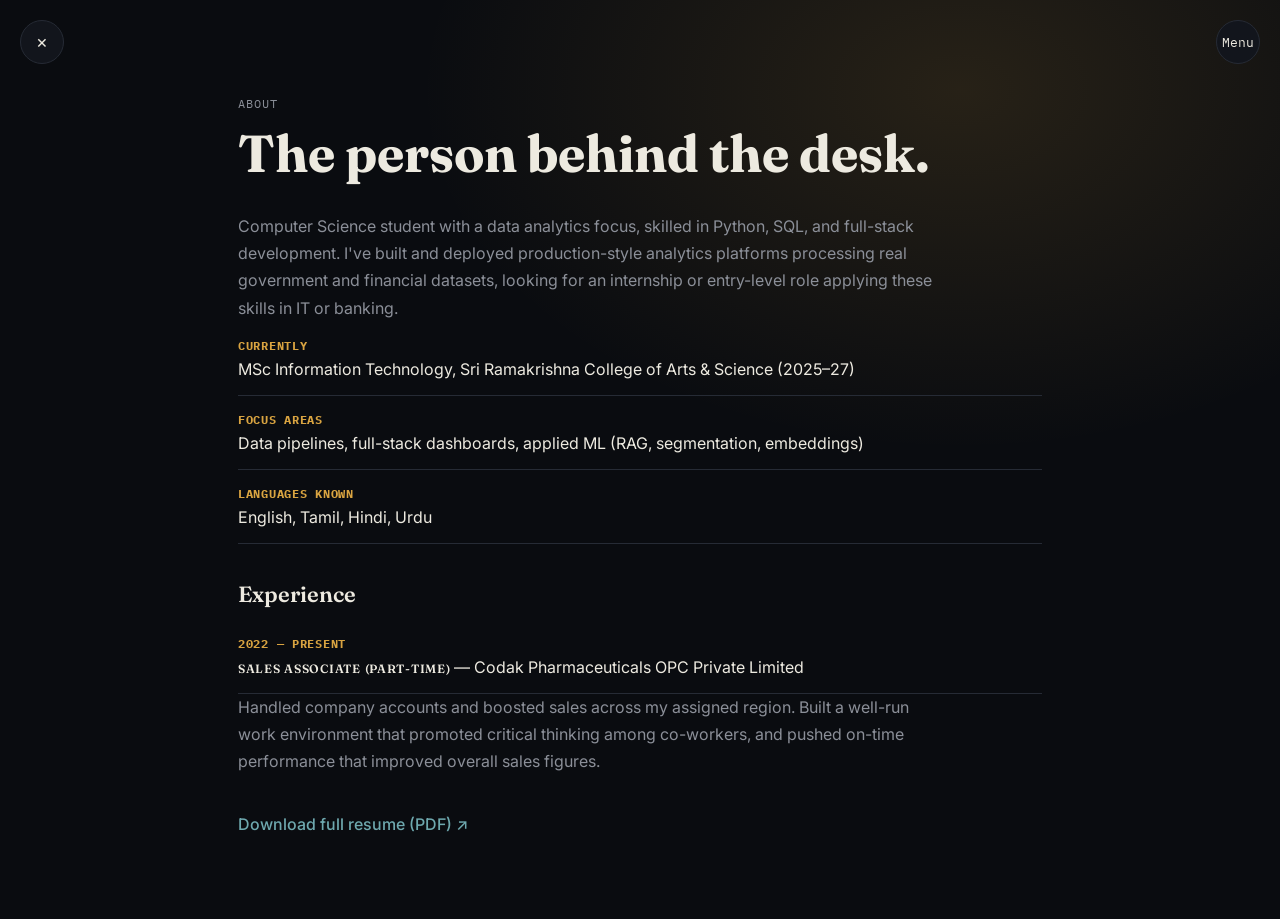
==== about.html @ 3ebc45a4 "Add about.html: About + Experience content" ====
<!DOCTYPE html>
<html lang="en" data-theme="desk-lamp">
<head>
<meta charset="UTF-8" />
<meta name="viewport" content="width=device-width, initial-scale=1.0" />
<title>About — Danish Ahmed N F</title>
<link rel="preconnect" href="https://fonts.googleapis.com">
<link rel="preconnect" href="https://fonts.gstatic.com" crossorigin>
<link href="https://fonts.googleapis.com/css2?family=Fraunces:opsz,wght@9..144,600;9..144,700&family=Inter:wght@400;500;600&family=IBM+Plex+Mono:wght@400;500&family=Chakra+Petch:wght@600;700&display=swap" rel="stylesheet">
<link rel="stylesheet" href="assets/css/theme.css">
<link rel="stylesheet" href="assets/css/panel.css">
</head>
<body class="panel-page">
<div class="panel-backdrop"></div>
<button id="panel-close" class="panel-close" type="button" aria-label="Back to desk">×</button>

<nav id="corner-nav" aria-label="Section navigation">
  <button id="nav-toggle" aria-expanded="false" aria-controls="nav-list" type="button">Menu<span class="sr-only"> (section navigation)</span></button>
  <ul id="nav-list">
    <li><a href="about.html">About</a></li>
    <li><a href="education.html">Education &amp; Skills</a></li>
    <li><a href="projects.html">Projects</a></li>
    <li><a href="accomplishments.html">Accomplishments</a></li>
    <li><a href="gallery.html">Gallery</a></li>
    <li><a href="contact.html">Contact</a></li>
    <li><a href="Danish%20ahmed%20N%20F%20Resume.pdf" target="_blank" rel="noopener">Resume PDF ↗<span class="sr-only"> (opens in new tab)</span></a></li>
  </ul>
</nav>

<main class="panel">
  <span class="panel-eyebrow">About</span>
  <h1>The person behind the desk.</h1>

  <p>Computer Science student with a data analytics focus, skilled in Python, SQL, and
  full-stack development. I've built and deployed production-style analytics platforms
  processing real government and financial datasets, looking for an internship or
  entry-level role applying these skills in IT or banking.</p>

  <div class="fact-row">
    <strong>Currently</strong>
    <span>MSc Information Technology, Sri Ramakrishna College of Arts &amp; Science (2025–27)</span>
  </div>
  <div class="fact-row">
    <strong>Focus areas</strong>
    <span>Data pipelines, full-stack dashboards, applied ML (RAG, segmentation, embeddings)</span>
  </div>
  <div class="fact-row">
    <strong>Languages known</strong>
    <span>English, Tamil, Hindi, Urdu</span>
  </div>

  <h2>Experience</h2>
  <div class="fact-row">
    <strong>2022 — Present</strong>
    <span><strong style="color:var(--ink); font-family:var(--font-display); font-weight:600;">Sales Associate (Part-time)</strong> — Codak Pharmaceuticals OPC Private Limited</span>
  </div>
  <p>Handled company accounts and boosted sales across my assigned region. Built a well-run
  work environment that promoted critical thinking among co-workers, and pushed on-time
  performance that improved overall sales figures.</p>

  <p style="margin-top:36px;">
    <a class="inline-link" href="Danish%20ahmed%20N%20F%20Resume.pdf" target="_blank" rel="noopener">Download full resume (PDF) ↗<span class="sr-only"> (opens in new tab)</span></a>
  </p>
</main>

<script src="assets/js/panel.js"></script>
</body>
</html>
---- assets/css/theme.css ----
/* Theme tokens for the 3D desk-scene resume.
   "Desk Lamp" is the default, always-on-load theme.
   "Cyberpunk" is an opt-in override toggled at runtime — see scene.js setTheme(). */

:root,
:root[data-theme="desk-lamp"] {
  --bg: #0A0C10;
  --bg-raised: #12151C;
  --panel-bg: #14171Fee;
  --ink: #EDEAE0;
  --ink-dim: #8B8F98;
  --rail: #262B35;
  --accent: #D9A441;      /* brass lamp light */
  --accent-ink: #0A0C10;
  --accent-2: #6EA8AE;    /* slate-cyan secondary */
  --thread-amber: #F2A93B;
  --thread-blue: #3FA7FF;
  --thread-violet: #C05CFF;
  --thread-teal: #33D6A6;
  --font-display: 'Fraunces', serif;
  --font-body: 'Inter', sans-serif;
  --font-mono: 'IBM Plex Mono', monospace;
}

:root[data-theme="cyberpunk"] {
  --bg: #08090A;
  --bg-raised: #101008;
  --panel-bg: #0C0C0Cee;
  --ink: #F5F3E7;
  --ink-dim: #B8B49A;
  --rail: #33330F;
  --accent: #FCEE0A;      /* hazard yellow */
  --accent-ink: #08090A;
  --accent-2: #1FE5F0;    /* glitch cyan */
  --thread-amber: #FCEE0A;
  --thread-blue: #1FE5F0;
  --thread-violet: #1FE5F0;
  --thread-teal: #FCEE0A;
  --font-display: 'Chakra Petch', sans-serif;
}

*{ margin:0; padding:0; box-sizing:border-box; }

body{
  background:var(--bg);
  color:var(--ink);
  font-family:var(--font-body);
  transition: background-color .4s ease, color .4s ease;
}

a{ color:inherit; text-decoration:none; }
a:focus-visible, button:focus-visible{ outline:2px solid var(--accent-2); outline-offset:3px; }
button{ font:inherit; color:inherit; background:none; border:none; cursor:pointer; }

.sr-only{
  position:absolute; width:1px; height:1px; padding:0; margin:-1px;
  overflow:hidden; clip:rect(0,0,0,0); white-space:nowrap; border:0;
}

/* ---------- Corner nav (present + functional on every page) ---------- */
#corner-nav{
  position:fixed; top:20px; right:20px; z-index:200;
  font-family:var(--font-mono); font-size:13px;
}
#nav-toggle{
  width:44px; height:44px; border-radius:50%;
  border:1px solid var(--rail); background:var(--bg-raised); color:var(--ink);
}
#nav-list{
  list-style:none; position:absolute; top:52px; right:0;
  background:var(--bg-raised); border:1px solid var(--rail);
  min-width:220px; padding:10px;
  max-height:0; opacity:0; overflow:hidden; pointer-events:none;
  transition: max-height .3s ease, opacity .3s ease;
}
#corner-nav.is-open #nav-list,
#nav-list:focus-within{
  max-height:400px; opacity:1; pointer-events:auto;
}
#nav-list a{
  display:block; padding:10px 8px; color:var(--ink-dim); letter-spacing:.03em;
}
#nav-list a:hover, #nav-list a:focus-visible{ color:var(--accent); }

/* ---------- Theme toggle ---------- */
#theme-toggle{
  position:fixed; top:20px; left:20px; z-index:200;
  font-family:var(--font-mono); font-size:12px; letter-spacing:.05em; text-transform:uppercase;
  padding:11px 16px; border-radius:22px;
  border:1px solid var(--rail); background:var(--bg-raised); color:var(--ink-dim);
}
#theme-toggle:hover{ color:var(--accent); border-color:var(--accent); }

/* ---------- Fallback card (shown only when WebGL/Three.js unavailable) ---------- */
#fallback{
  min-height:100vh; display:flex; flex-direction:column; align-items:center; justify-content:center;
  gap:18px; text-align:center; padding:40px 24px;
}
#fallback h1{ font-family:var(--font-display); font-size:clamp(28px,5vw,48px); }
#fallback p{ color:var(--ink-dim); max-width:52ch; }
#fallback[hidden]{ display:none; }

/* ---------- Glitch flicker (Cyberpunk theme-switch acknowledgement) ---------- */
@keyframes theme-glitch{
  0%, 100% { transform:translate(0,0); opacity:1; }
  20% { transform:translate(-2px,1px); opacity:.85; }
  40% { transform:translate(2px,-1px); opacity:1; }
  60% { transform:translate(-1px,0); opacity:.9; }
  80% { transform:translate(1px,1px); opacity:1; }
}
.theme-glitching{ animation: theme-glitch .35s steps(2) 2; }

@media (prefers-reduced-motion: reduce){
  *{ animation-duration:.001ms !important; transition-duration:.001ms !important; }
}
---- assets/css/panel.css ----
/* Shared chrome for destination pages (about/education/projects/accomplishments/gallery/contact).
   Approximates growon.kr's "blurred, still-visible desk behind a sliding panel" without
   re-rendering the full Three.js scene on every page (kept lightweight via a CSS gradient). */

.panel-page{ min-height:100vh; position:relative; overflow-x:hidden; }

.panel-backdrop{
  position:fixed; inset:0; z-index:0;
  background:
    radial-gradient(ellipse 900px 600px at 75% 10%, color-mix(in srgb, var(--accent) 14%, transparent), transparent 60%),
    var(--bg);
  filter: blur(0px); /* backdrop is a flat gradient approximation, not a literal blurred photo */
}

.panel-close{
  position:fixed; top:20px; left:20px; z-index:210;
  width:44px; height:44px; border-radius:50%;
  border:1px solid var(--rail); background:var(--bg-raised); color:var(--ink);
  font-size:18px; line-height:1;
}
.panel-close:hover{ color:var(--accent); border-color:var(--accent); }

.panel{
  position:relative; z-index:5; max-width:860px; margin:0 auto;
  padding:96px 28px 80px;
  animation: panel-in .5s ease both;
}
@keyframes panel-in{
  from{ opacity:0; transform:translateY(18px); }
  to{ opacity:1; transform:translateY(0); }
}

.panel-eyebrow{
  font-family:var(--font-mono); font-size:12px; letter-spacing:.09em; text-transform:uppercase;
  color:var(--ink-dim); display:block; margin-bottom:10px;
}
.panel h1{
  font-family:var(--font-display); font-weight:700; font-size:clamp(30px,5vw,52px); color:var(--ink);
  margin-bottom:28px;
}
.panel h2{
  font-family:var(--font-display); font-weight:600; font-size:22px; color:var(--ink);
  margin:36px 0 12px;
}
.panel p{ color:var(--ink-dim); font-size:16px; line-height:1.7; max-width:70ch; }
.panel a.inline-link{ color:var(--accent-2); font-weight:500; }
.panel a.inline-link:hover{ text-decoration:underline; }

.card-grid{ display:grid; grid-template-columns:1fr 1fr; gap:20px; margin-top:20px; }
.card{
  border:1px solid var(--rail); background:var(--bg-raised); padding:20px;
  border-radius:4px;
}
.card h3{ font-family:var(--font-display); font-size:18px; margin-bottom:8px; color:var(--ink); }
.card .tags{ font-family:var(--font-mono); font-size:12px; color:var(--ink-dim); margin-top:10px; display:block; }

.fact-row{ display:flex; flex-direction:column; gap:6px; padding:16px 0; border-bottom:1px solid var(--rail); }
.fact-row strong{ font-family:var(--font-mono); font-size:12px; letter-spacing:.06em; text-transform:uppercase; color:var(--accent); }

@media (max-width:720px){
  .card-grid{ grid-template-columns:1fr; }
  .panel{ padding-top:84px; }
}
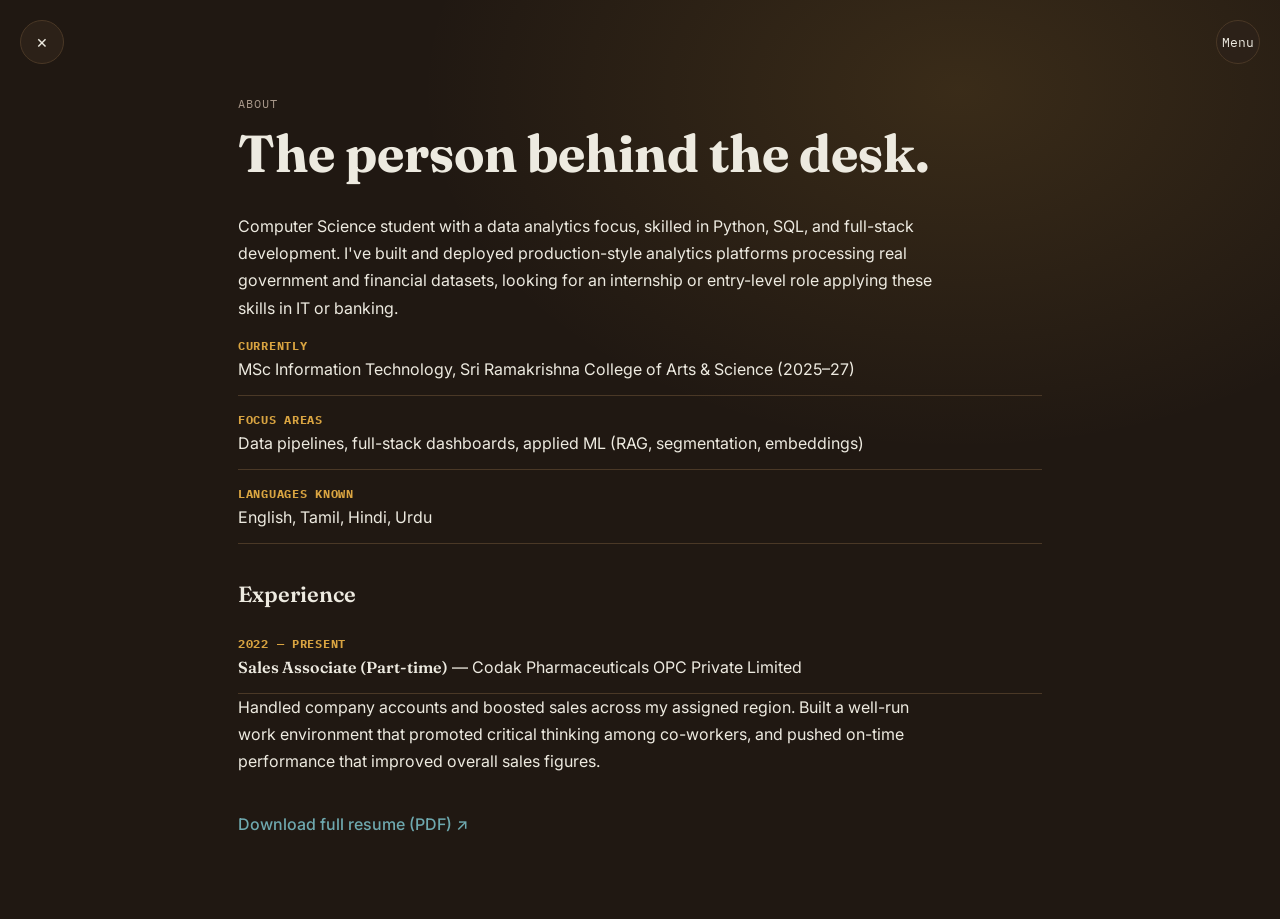
==== commit 58a20964: "polished" ====
--- a/about.html
+++ b/about.html
@@ -4,6 +4,8 @@
 <meta charset="UTF-8" />
 <meta name="viewport" content="width=device-width, initial-scale=1.0" />
 <title>About — Danish Ahmed N F</title>
+<meta name="description" content="About Danish Ahmed N F — Computer Science student and data analytics / full-stack developer based in Coimbatore, Tamil Nadu." />
+<link rel="icon" type="image/png" href="favicon.png">
 <link rel="preconnect" href="https://fonts.googleapis.com">
 <link rel="preconnect" href="https://fonts.gstatic.com" crossorigin>
 <link href="https://fonts.googleapis.com/css2?family=Fraunces:opsz,wght@9..144,600;9..144,700&family=Inter:wght@400;500;600&family=IBM+Plex+Mono:wght@400;500&family=Chakra+Petch:wght@600;700&display=swap" rel="stylesheet">
@@ -52,7 +54,7 @@
   <h2>Experience</h2>
   <div class="fact-row">
     <strong>2022 — Present</strong>
-    <span><strong style="color:var(--ink); font-family:var(--font-display); font-weight:600;">Sales Associate (Part-time)</strong> — Codak Pharmaceuticals OPC Private Limited</span>
+    <span><strong class="role">Sales Associate (Part-time)</strong> — Codak Pharmaceuticals OPC Private Limited</span>
   </div>
   <p>Handled company accounts and boosted sales across my assigned region. Built a well-run
   work environment that promoted critical thinking among co-workers, and pushed on-time
--- a/assets/css/theme.css
+++ b/assets/css/theme.css
@@ -4,14 +4,14 @@
 
 :root,
 :root[data-theme="desk-lamp"] {
-  --bg: #0A0C10;
-  --bg-raised: #12151C;
-  --panel-bg: #14171Fee;
+  --bg: #201812;
+  --bg-raised: #2C2118;
+  --panel-bg: #2A1F17ee;
   --ink: #EDEAE0;
-  --ink-dim: #8B8F98;
-  --rail: #262B35;
+  --ink-dim: #A8988A;
+  --rail: #4A3826;
   --accent: #D9A441;      /* brass lamp light */
-  --accent-ink: #0A0C10;
+  --accent-ink: #201812;
   --accent-2: #6EA8AE;    /* slate-cyan secondary */
   --thread-amber: #F2A93B;
   --thread-blue: #3FA7FF;
@@ -23,14 +23,14 @@
 }
 
 :root[data-theme="cyberpunk"] {
-  --bg: #08090A;
-  --bg-raised: #101008;
-  --panel-bg: #0C0C0Cee;
+  --bg: #1C1A08;
+  --bg-raised: #262210;
+  --panel-bg: #241F0Cee;
   --ink: #F5F3E7;
-  --ink-dim: #B8B49A;
-  --rail: #33330F;
+  --ink-dim: #C4BE94;
+  --rail: #4A4718;
   --accent: #FCEE0A;      /* hazard yellow */
-  --accent-ink: #08090A;
+  --accent-ink: #1C1A08;
   --accent-2: #1FE5F0;    /* glitch cyan */
   --thread-amber: #FCEE0A;
   --thread-blue: #1FE5F0;
@@ -71,30 +71,36 @@
   background:var(--bg-raised); border:1px solid var(--rail);
   min-width:220px; padding:10px;
   max-height:0; opacity:0; overflow:hidden; pointer-events:none;
-  transition: max-height .3s ease, opacity .3s ease;
+  transition: max-height .3s ease, opacity .2s ease;
 }
 #corner-nav.is-open #nav-list,
 #nav-list:focus-within{
-  max-height:400px; opacity:1; pointer-events:auto;
+  /* Matches the real 7-link content height (7 * ~38px + padding) rather than an
+     arbitrary large ceiling, so the eased transition tracks actual motion instead
+     of easing across a mostly-empty range. */
+  max-height:320px; opacity:1; pointer-events:auto;
 }
 #nav-list a{
   display:block; padding:10px 8px; color:var(--ink-dim); letter-spacing:.03em;
 }
 #nav-list a:hover, #nav-list a:focus-visible{ color:var(--accent); }
 
-/* ---------- Theme toggle ---------- */
-#theme-toggle{
-  position:fixed; top:20px; left:20px; z-index:200;
+/* ---------- Theme toggle + sound toggle (stacked, share one pill style) ---------- */
+#theme-toggle, #sound-toggle{
+  position:fixed; left:20px; z-index:200;
   font-family:var(--font-mono); font-size:12px; letter-spacing:.05em; text-transform:uppercase;
   padding:11px 16px; border-radius:22px;
   border:1px solid var(--rail); background:var(--bg-raised); color:var(--ink-dim);
 }
-#theme-toggle:hover{ color:var(--accent); border-color:var(--accent); }
+#theme-toggle:hover, #sound-toggle:hover{ color:var(--accent); border-color:var(--accent); }
+#theme-toggle{ top:20px; }
+#sound-toggle{ top:72px; }
 
 /* ---------- Fallback card (shown only when WebGL/Three.js unavailable) ---------- */
 #fallback{
   min-height:100vh; display:flex; flex-direction:column; align-items:center; justify-content:center;
   gap:18px; text-align:center; padding:40px 24px;
+  overflow-y:auto;
 }
 #fallback h1{ font-family:var(--font-display); font-size:clamp(28px,5vw,48px); }
 #fallback p{ color:var(--ink-dim); max-width:52ch; }
@@ -113,3 +119,16 @@
 @media (prefers-reduced-motion: reduce){
   *{ animation-duration:.001ms !important; transition-duration:.001ms !important; }
 }
+
+@media (max-width:720px){
+  .hero-overlay{ top:36px; }
+  .hero-overlay h1{ font-size:clamp(26px,8vw,40px); }
+  .tagline{ font-size:13px; padding:0 8px; }
+  #theme-toggle, #sound-toggle{ top:auto; left:20px; font-size:11px; padding:9px 12px; }
+  #theme-toggle{ bottom:20px; }
+  #sound-toggle{ bottom:68px; }
+  #corner-nav{ top:16px; right:16px; }
+  /* Cleared above the stacked theme/sound toggles (bottom:68px + ~31px tall), which
+     otherwise overlap this centered hint text on narrow phones. */
+  .scene-hint{ bottom:116px; }
+}
--- a/assets/css/panel.css
+++ b/assets/css/panel.css
@@ -4,12 +4,12 @@
 
 .panel-page{ min-height:100vh; position:relative; overflow-x:hidden; }
 
+/* A flat gradient approximation of the desk behind it, not a literal blurred photo. */
 .panel-backdrop{
   position:fixed; inset:0; z-index:0;
   background:
     radial-gradient(ellipse 900px 600px at 75% 10%, color-mix(in srgb, var(--accent) 14%, transparent), transparent 60%),
     var(--bg);
-  filter: blur(0px); /* backdrop is a flat gradient approximation, not a literal blurred photo */
 }
 
 .panel-close{
@@ -42,11 +42,13 @@
   font-family:var(--font-display); font-weight:600; font-size:22px; color:var(--ink);
   margin:36px 0 12px;
 }
-.panel p{ color:var(--ink-dim); font-size:16px; line-height:1.7; max-width:70ch; }
+.panel p{ color:var(--ink); font-size:16px; line-height:1.7; max-width:70ch; }
 .panel a.inline-link{ color:var(--accent-2); font-weight:500; }
 .panel a.inline-link:hover{ text-decoration:underline; }
 
 .card-grid{ display:grid; grid-template-columns:1fr 1fr; gap:20px; margin-top:20px; }
+.card-grid--three{ grid-template-columns:1fr 1fr 1fr; }
+.card-grid--single{ grid-template-columns:1fr; }
 .card{
   border:1px solid var(--rail); background:var(--bg-raised); padding:20px;
   border-radius:4px;
@@ -54,8 +56,19 @@
 .card h3{ font-family:var(--font-display); font-size:18px; margin-bottom:8px; color:var(--ink); }
 .card .tags{ font-family:var(--font-mono); font-size:12px; color:var(--ink-dim); margin-top:10px; display:block; }
 
+/* The four skill-tag colors (see DESIGN.md), applied as classes rather than inline
+   styles so a Cyberpunk switch only ever has to touch the token, not per-page markup. */
+.card h3.tag-amber{ color:var(--thread-amber); }
+.card h3.tag-blue{ color:var(--thread-blue); }
+.card h3.tag-violet{ color:var(--thread-violet); }
+.card h3.tag-teal{ color:var(--thread-teal); }
+
 .fact-row{ display:flex; flex-direction:column; gap:6px; padding:16px 0; border-bottom:1px solid var(--rail); }
-.fact-row strong{ font-family:var(--font-mono); font-size:12px; letter-spacing:.06em; text-transform:uppercase; color:var(--accent); }
+/* Direct-child selector: a fact-row's value (the second column) may itself contain a
+   <strong> for emphasis (see about.html's role title) and must not inherit the label's
+   mono/uppercase/accent treatment meant only for the row's leading date/label. */
+.fact-row > strong{ font-family:var(--font-mono); font-size:12px; letter-spacing:.06em; text-transform:uppercase; color:var(--accent); }
+.fact-row .role{ font-family:var(--font-display); font-weight:600; color:var(--ink); }
 
 @media (max-width:720px){
   .card-grid{ grid-template-columns:1fr; }
